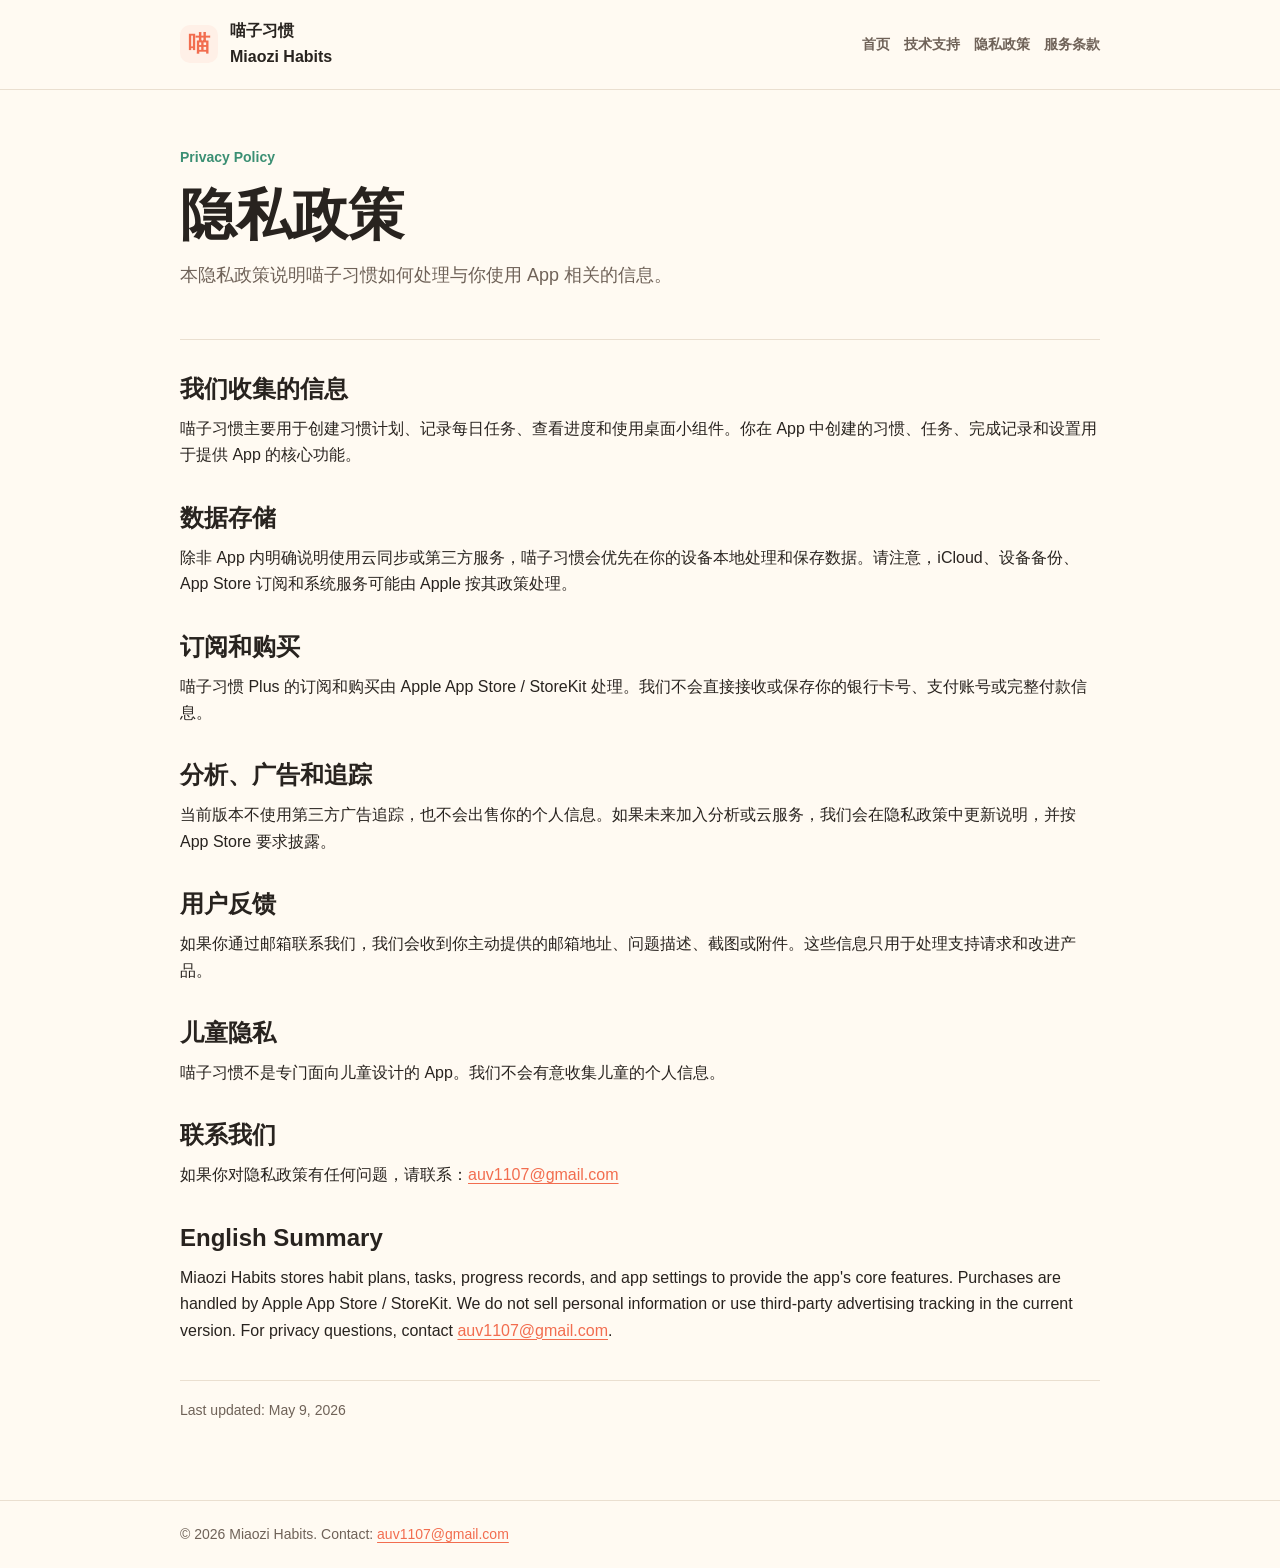
==== privacy.html @ 509ffaa4 "Initial Miaozi Habits pages" ====
<!doctype html>
<html lang="zh-Hans">
  <head>
    <meta charset="utf-8">
    <meta name="viewport" content="width=device-width, initial-scale=1">
    <title>隐私政策 / Privacy Policy - 喵子习惯</title>
    <meta name="description" content="喵子习惯隐私政策。">
    <link rel="stylesheet" href="styles.css">
  </head>
  <body>
    <header>
      <div class="shell nav">
        <div class="brand"><span class="mark">喵</span><span>喵子习惯<br>Miaozi Habits</span></div>
        <nav aria-label="Main navigation">
          <a href="index.html">首页</a>
          <a href="support.html">技术支持</a>
          <a href="privacy.html">隐私政策</a>
          <a href="terms.html">服务条款</a>
        </nav>
      </div>
    </header>

    <main class="shell">
      <section class="hero">
        <p class="eyebrow">Privacy Policy</p>
        <h1>隐私政策</h1>
        <p class="lead">本隐私政策说明喵子习惯如何处理与你使用 App 相关的信息。</p>
      </section>

      <section>
        <h2>我们收集的信息</h2>
        <p>喵子习惯主要用于创建习惯计划、记录每日任务、查看进度和使用桌面小组件。你在 App 中创建的习惯、任务、完成记录和设置用于提供 App 的核心功能。</p>

        <h2>数据存储</h2>
        <p>除非 App 内明确说明使用云同步或第三方服务，喵子习惯会优先在你的设备本地处理和保存数据。请注意，iCloud、设备备份、App Store 订阅和系统服务可能由 Apple 按其政策处理。</p>

        <h2>订阅和购买</h2>
        <p>喵子习惯 Plus 的订阅和购买由 Apple App Store / StoreKit 处理。我们不会直接接收或保存你的银行卡号、支付账号或完整付款信息。</p>

        <h2>分析、广告和追踪</h2>
        <p>当前版本不使用第三方广告追踪，也不会出售你的个人信息。如果未来加入分析或云服务，我们会在隐私政策中更新说明，并按 App Store 要求披露。</p>

        <h2>用户反馈</h2>
        <p>如果你通过邮箱联系我们，我们会收到你主动提供的邮箱地址、问题描述、截图或附件。这些信息只用于处理支持请求和改进产品。</p>

        <h2>儿童隐私</h2>
        <p>喵子习惯不是专门面向儿童设计的 App。我们不会有意收集儿童的个人信息。</p>

        <h2>联系我们</h2>
        <p>如果你对隐私政策有任何问题，请联系：<a href="mailto:auv1107@gmail.com">auv1107@gmail.com</a></p>

        <h2>English Summary</h2>
        <p>Miaozi Habits stores habit plans, tasks, progress records, and app settings to provide the app's core features. Purchases are handled by Apple App Store / StoreKit. We do not sell personal information or use third-party advertising tracking in the current version. For privacy questions, contact <a href="mailto:auv1107@gmail.com">auv1107@gmail.com</a>.</p>
      </section>

      <p class="meta">Last updated: May 9, 2026</p>
    </main>

    <footer>
      <div class="shell">© 2026 Miaozi Habits. Contact: <a href="mailto:auv1107@gmail.com">auv1107@gmail.com</a></div>
    </footer>
  </body>
</html>
---- styles.css ----
:root {
  color-scheme: light;
  --bg: #fffaf2;
  --panel: #ffffff;
  --ink: #28231f;
  --muted: #6f6258;
  --line: #eadfd0;
  --accent: #f26d4f;
  --accent-soft: #fff0e7;
  --green: #3b8f73;
}

* {
  box-sizing: border-box;
}

body {
  margin: 0;
  font-family: -apple-system, BlinkMacSystemFont, "Segoe UI", sans-serif;
  background: var(--bg);
  color: var(--ink);
  line-height: 1.65;
}

a {
  color: var(--accent);
  text-decoration-thickness: 1px;
  text-underline-offset: 3px;
}

.shell {
  width: min(920px, calc(100% - 32px));
  margin: 0 auto;
}

header {
  border-bottom: 1px solid var(--line);
  background: rgba(255, 250, 242, 0.92);
}

.nav {
  display: flex;
  align-items: center;
  justify-content: space-between;
  gap: 18px;
  padding: 18px 0;
}

.brand {
  display: flex;
  align-items: center;
  gap: 12px;
  font-weight: 800;
  letter-spacing: 0;
}

.mark {
  display: grid;
  place-items: center;
  width: 38px;
  height: 38px;
  border-radius: 10px;
  background: var(--accent-soft);
  color: var(--accent);
  font-size: 22px;
}

nav {
  display: flex;
  gap: 14px;
  flex-wrap: wrap;
  justify-content: flex-end;
}

nav a {
  color: var(--muted);
  font-size: 14px;
  font-weight: 650;
  text-decoration: none;
}

main {
  padding: 56px 0 64px;
}

.hero {
  display: grid;
  gap: 16px;
  padding-bottom: 34px;
  border-bottom: 1px solid var(--line);
}

.eyebrow {
  margin: 0;
  color: var(--green);
  font-size: 14px;
  font-weight: 800;
}

h1 {
  margin: 0;
  max-width: 760px;
  font-size: clamp(34px, 6vw, 56px);
  line-height: 1.08;
  letter-spacing: 0;
}

h2 {
  margin: 34px 0 12px;
  font-size: 24px;
  line-height: 1.25;
  letter-spacing: 0;
}

h3 {
  margin: 24px 0 8px;
  font-size: 18px;
  letter-spacing: 0;
}

p {
  margin: 0 0 14px;
}

ul {
  margin: 0 0 18px;
  padding-left: 22px;
}

.lead {
  max-width: 720px;
  color: var(--muted);
  font-size: 18px;
}

.grid {
  display: grid;
  grid-template-columns: repeat(3, minmax(0, 1fr));
  gap: 14px;
  margin-top: 26px;
}

.card {
  border: 1px solid var(--line);
  border-radius: 8px;
  background: var(--panel);
  padding: 20px;
}

.card h2 {
  margin-top: 0;
}

.button {
  display: inline-flex;
  align-items: center;
  min-height: 42px;
  padding: 0 16px;
  border-radius: 8px;
  background: var(--accent);
  color: white;
  font-weight: 800;
  text-decoration: none;
}

.muted {
  color: var(--muted);
}

.meta {
  margin-top: 36px;
  padding-top: 18px;
  border-top: 1px solid var(--line);
  color: var(--muted);
  font-size: 14px;
}

footer {
  border-top: 1px solid var(--line);
  padding: 22px 0;
  color: var(--muted);
  font-size: 14px;
}

@media (max-width: 720px) {
  .nav {
    align-items: flex-start;
    flex-direction: column;
  }

  nav {
    justify-content: flex-start;
  }

  main {
    padding-top: 38px;
  }

  .grid {
    grid-template-columns: 1fr;
  }
}
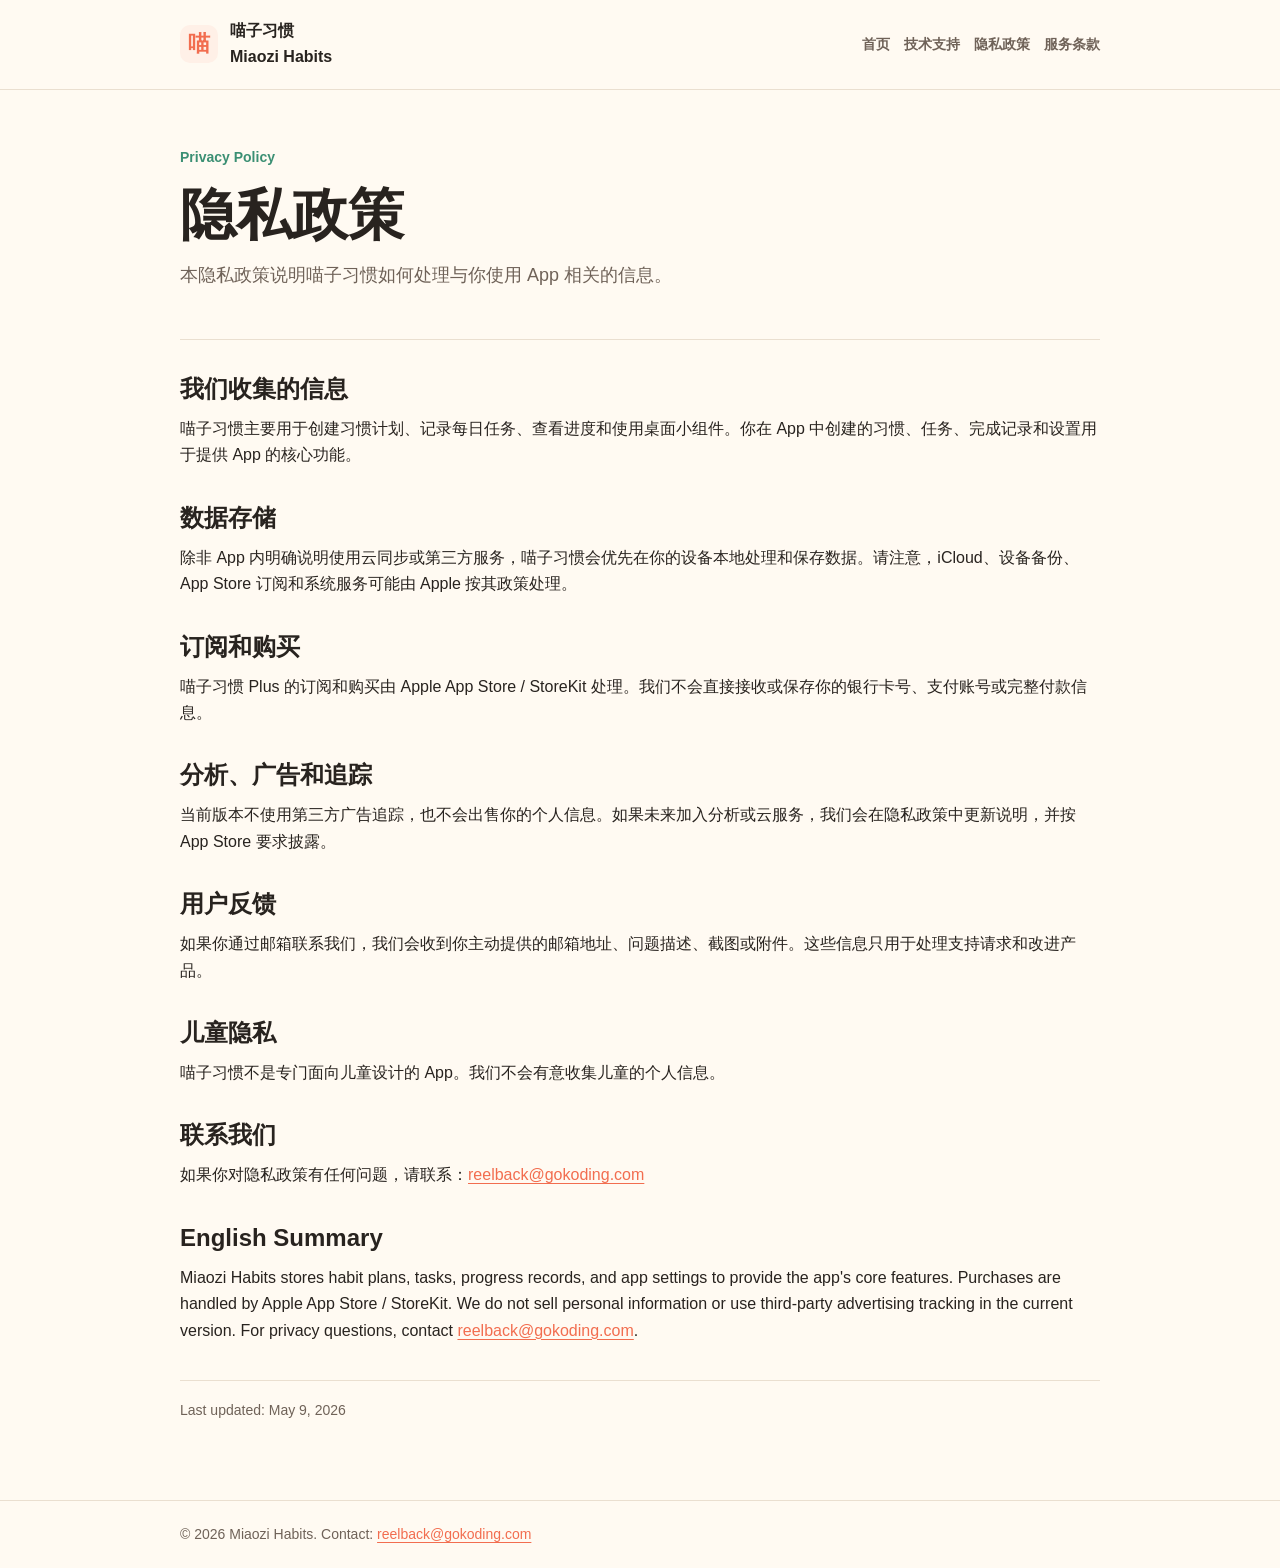
==== commit da30a06d: "Update contact email to reelback@gokoding.com Co-Authored-By: Claude Opus 5.5 <noreply@anthropic.com" ====
--- a/privacy.html
+++ b/privacy.html
@@ -47,17 +47,17 @@
         <p>喵子习惯不是专门面向儿童设计的 App。我们不会有意收集儿童的个人信息。</p>
 
         <h2>联系我们</h2>
-        <p>如果你对隐私政策有任何问题，请联系：<a href="mailto:auv1107@gmail.com">auv1107@gmail.com</a></p>
+        <p>如果你对隐私政策有任何问题，请联系：<a href="mailto:reelback@gokoding.com">reelback@gokoding.com</a></p>
 
         <h2>English Summary</h2>
-        <p>Miaozi Habits stores habit plans, tasks, progress records, and app settings to provide the app's core features. Purchases are handled by Apple App Store / StoreKit. We do not sell personal information or use third-party advertising tracking in the current version. For privacy questions, contact <a href="mailto:auv1107@gmail.com">auv1107@gmail.com</a>.</p>
+        <p>Miaozi Habits stores habit plans, tasks, progress records, and app settings to provide the app's core features. Purchases are handled by Apple App Store / StoreKit. We do not sell personal information or use third-party advertising tracking in the current version. For privacy questions, contact <a href="mailto:reelback@gokoding.com">reelback@gokoding.com</a>.</p>
       </section>
 
       <p class="meta">Last updated: May 9, 2026</p>
     </main>
 
     <footer>
-      <div class="shell">© 2026 Miaozi Habits. Contact: <a href="mailto:auv1107@gmail.com">auv1107@gmail.com</a></div>
+      <div class="shell">© 2026 Miaozi Habits. Contact: <a href="mailto:reelback@gokoding.com">reelback@gokoding.com</a></div>
     </footer>
   </body>
 </html>
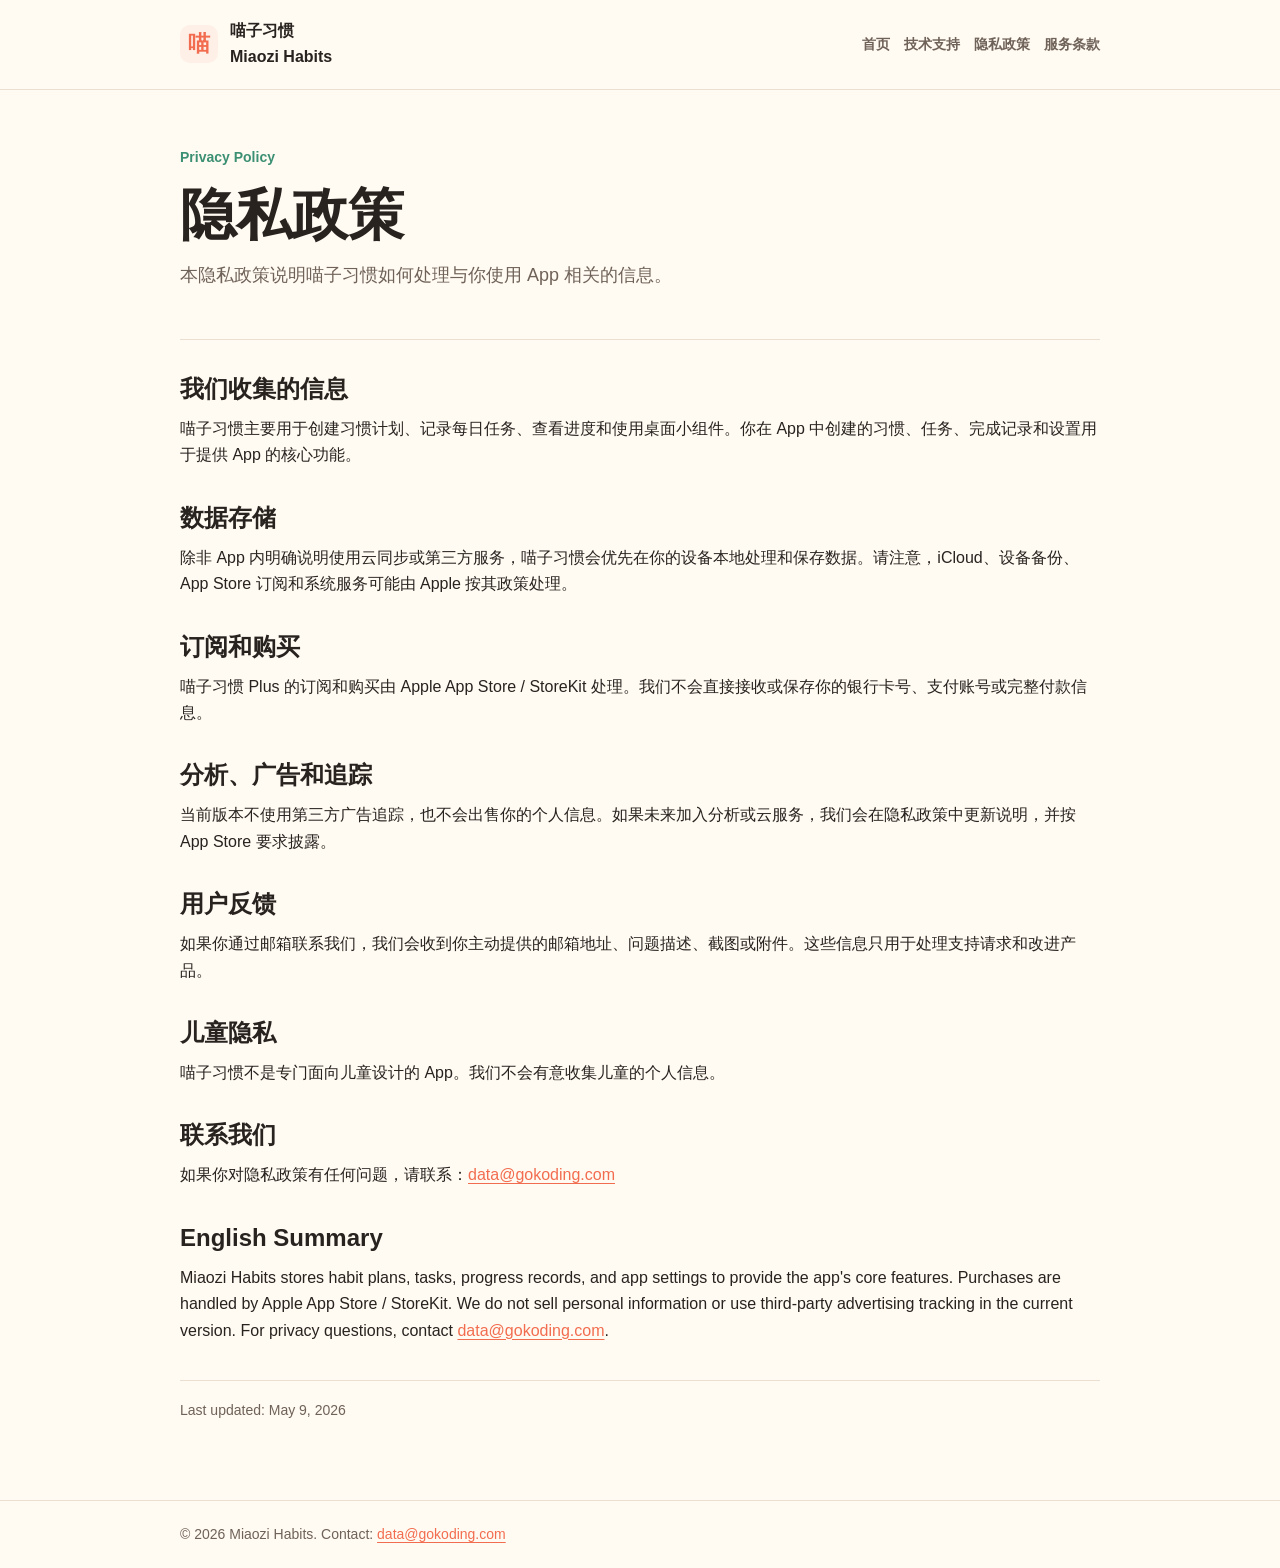
==== commit fc07bef6: "Use data@gokoding.com as contact email Co-Authored-By: Claude Opus 5.5 <noreply@anthropic.com>" ====
--- a/privacy.html
+++ b/privacy.html
@@ -47,17 +47,17 @@
         <p>喵子习惯不是专门面向儿童设计的 App。我们不会有意收集儿童的个人信息。</p>
 
         <h2>联系我们</h2>
-        <p>如果你对隐私政策有任何问题，请联系：<a href="mailto:reelback@gokoding.com">reelback@gokoding.com</a></p>
+        <p>如果你对隐私政策有任何问题，请联系：<a href="mailto:data@gokoding.com">data@gokoding.com</a></p>
 
         <h2>English Summary</h2>
-        <p>Miaozi Habits stores habit plans, tasks, progress records, and app settings to provide the app's core features. Purchases are handled by Apple App Store / StoreKit. We do not sell personal information or use third-party advertising tracking in the current version. For privacy questions, contact <a href="mailto:reelback@gokoding.com">reelback@gokoding.com</a>.</p>
+        <p>Miaozi Habits stores habit plans, tasks, progress records, and app settings to provide the app's core features. Purchases are handled by Apple App Store / StoreKit. We do not sell personal information or use third-party advertising tracking in the current version. For privacy questions, contact <a href="mailto:data@gokoding.com">data@gokoding.com</a>.</p>
       </section>
 
       <p class="meta">Last updated: May 9, 2026</p>
     </main>
 
     <footer>
-      <div class="shell">© 2026 Miaozi Habits. Contact: <a href="mailto:reelback@gokoding.com">reelback@gokoding.com</a></div>
+      <div class="shell">© 2026 Miaozi Habits. Contact: <a href="mailto:data@gokoding.com">data@gokoding.com</a></div>
     </footer>
   </body>
 </html>
